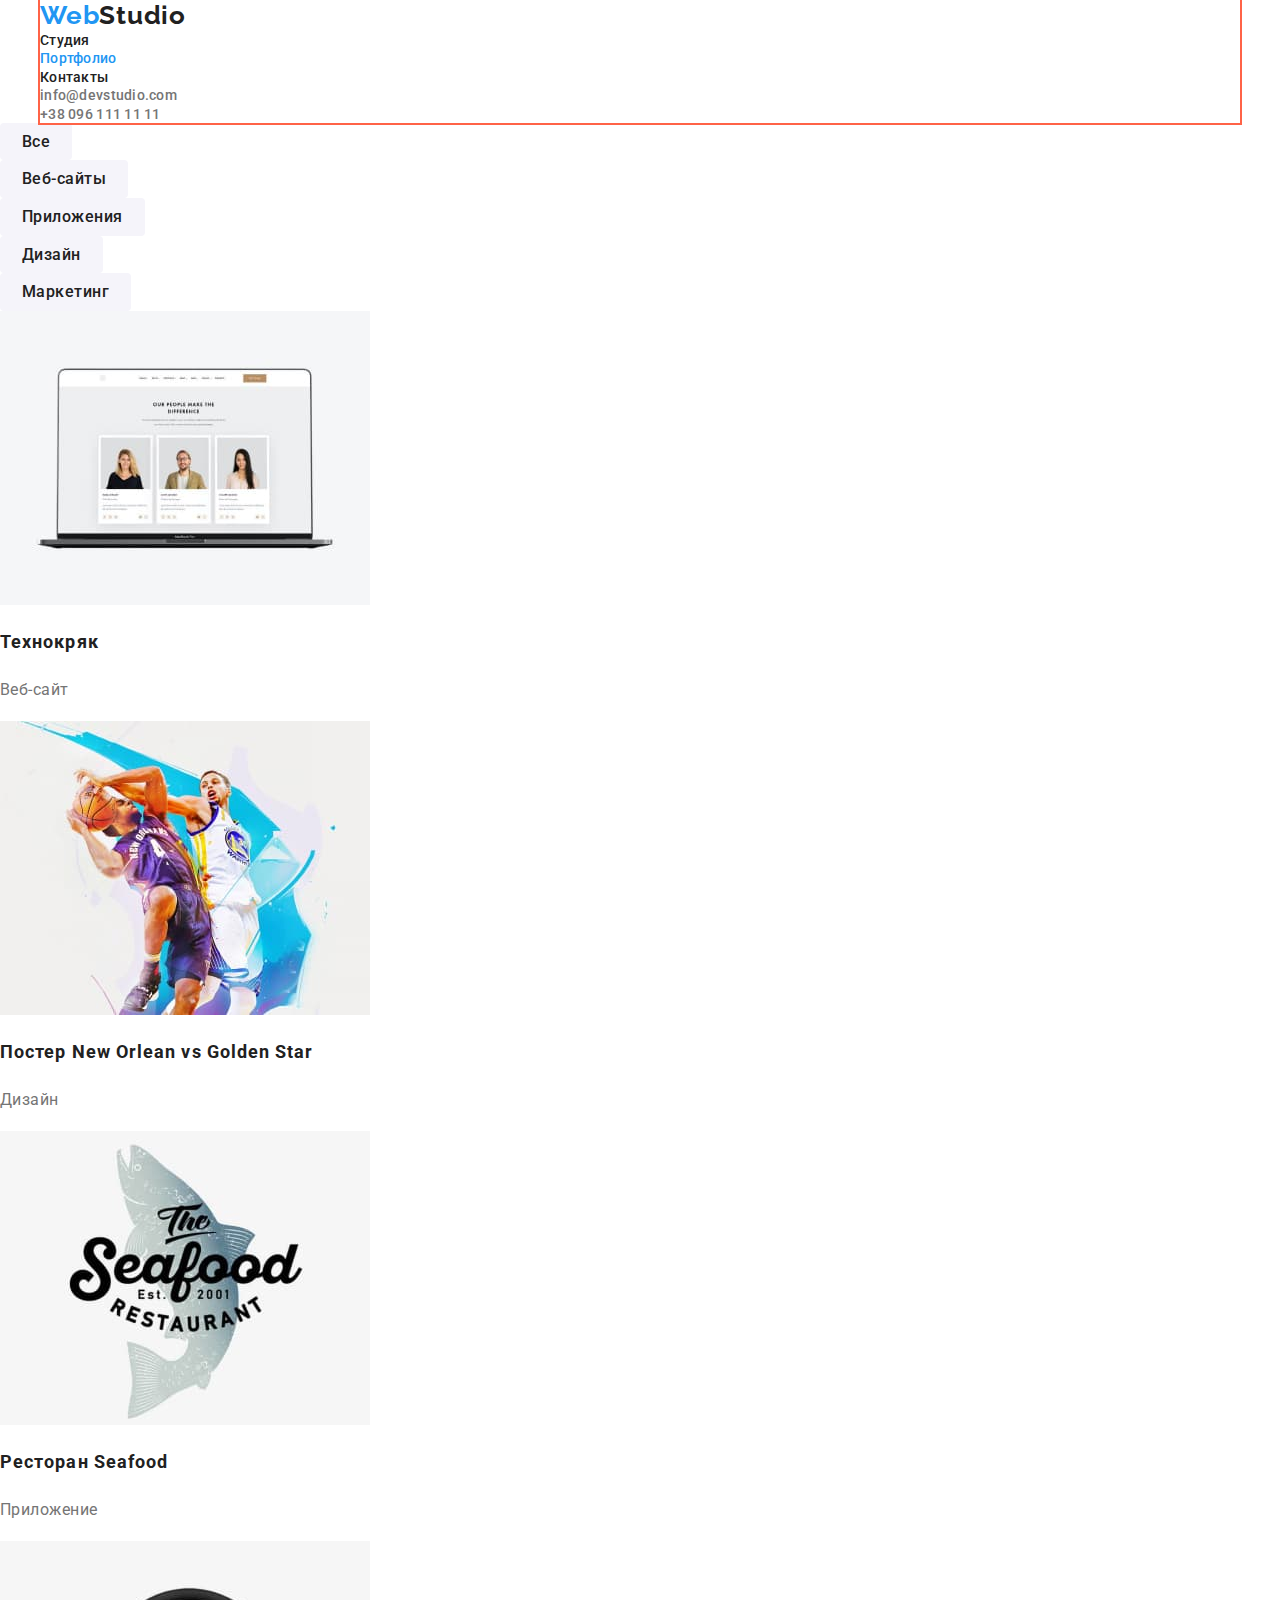
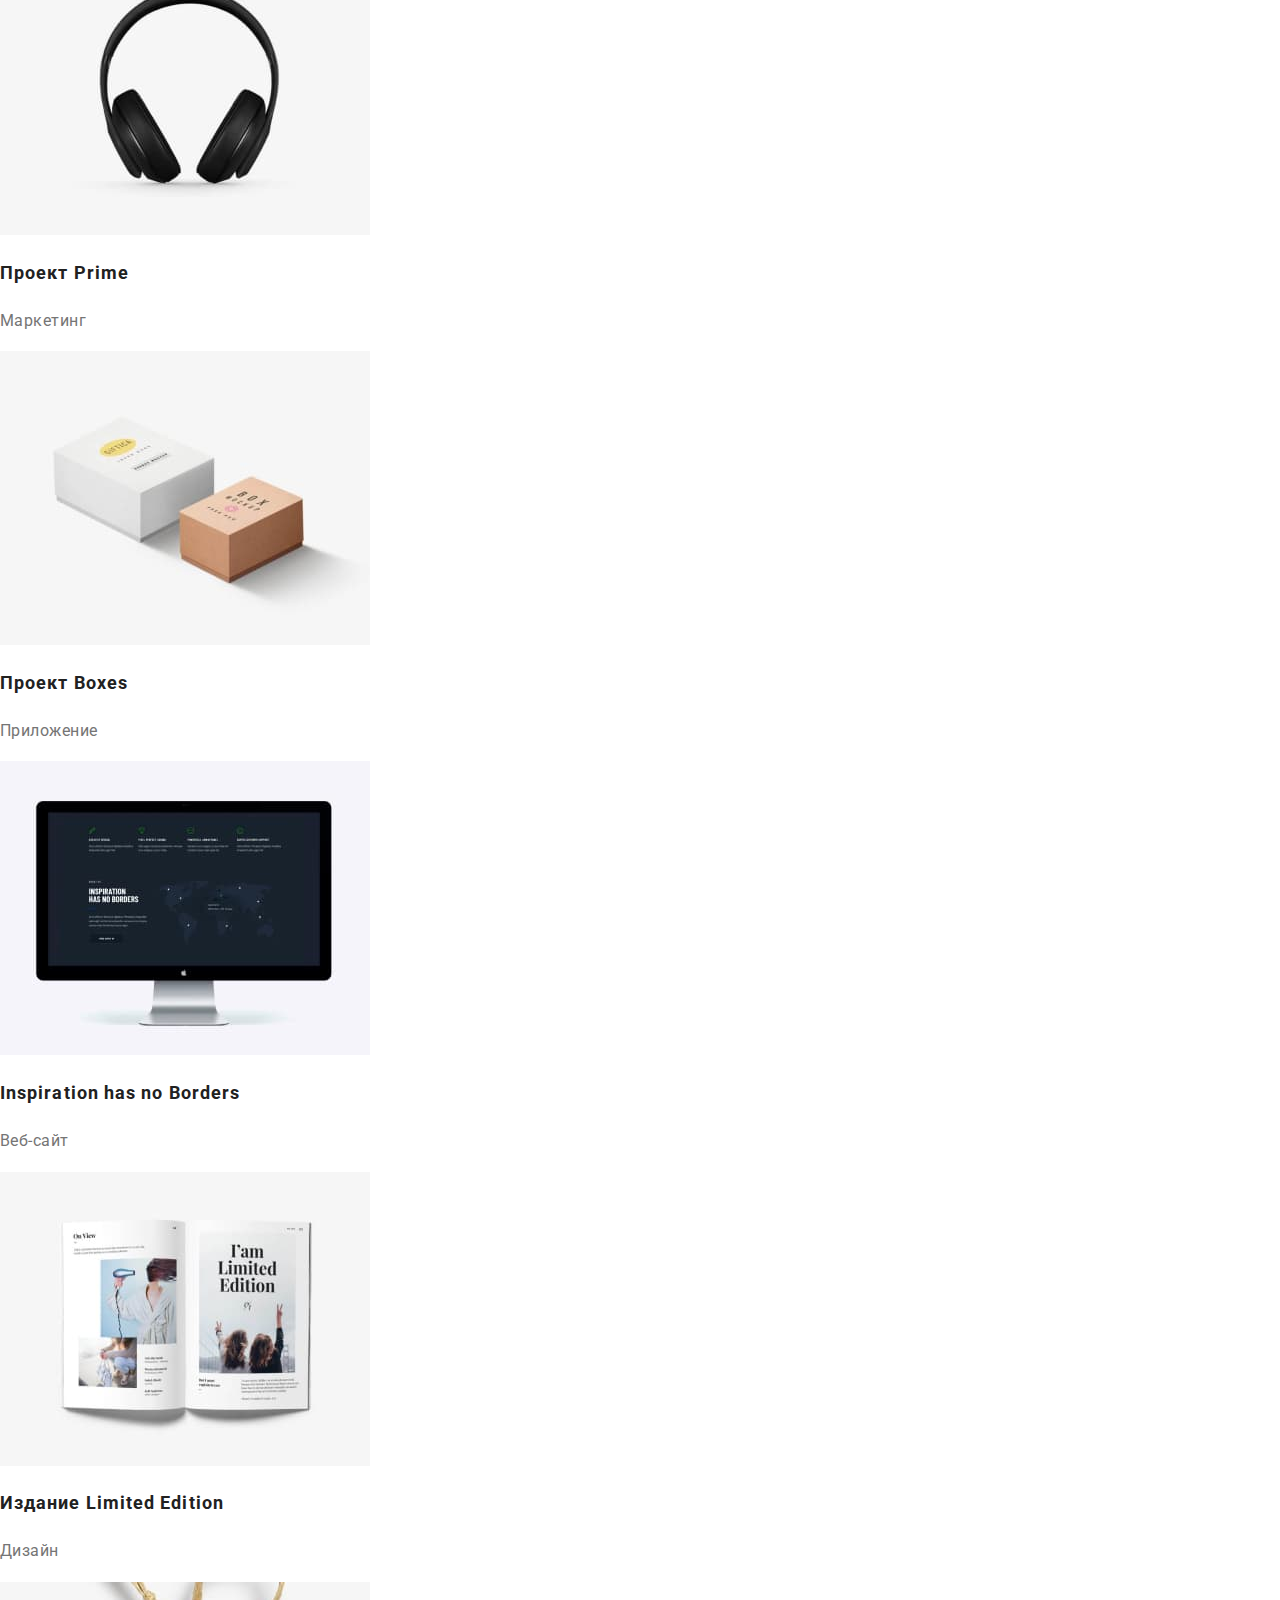
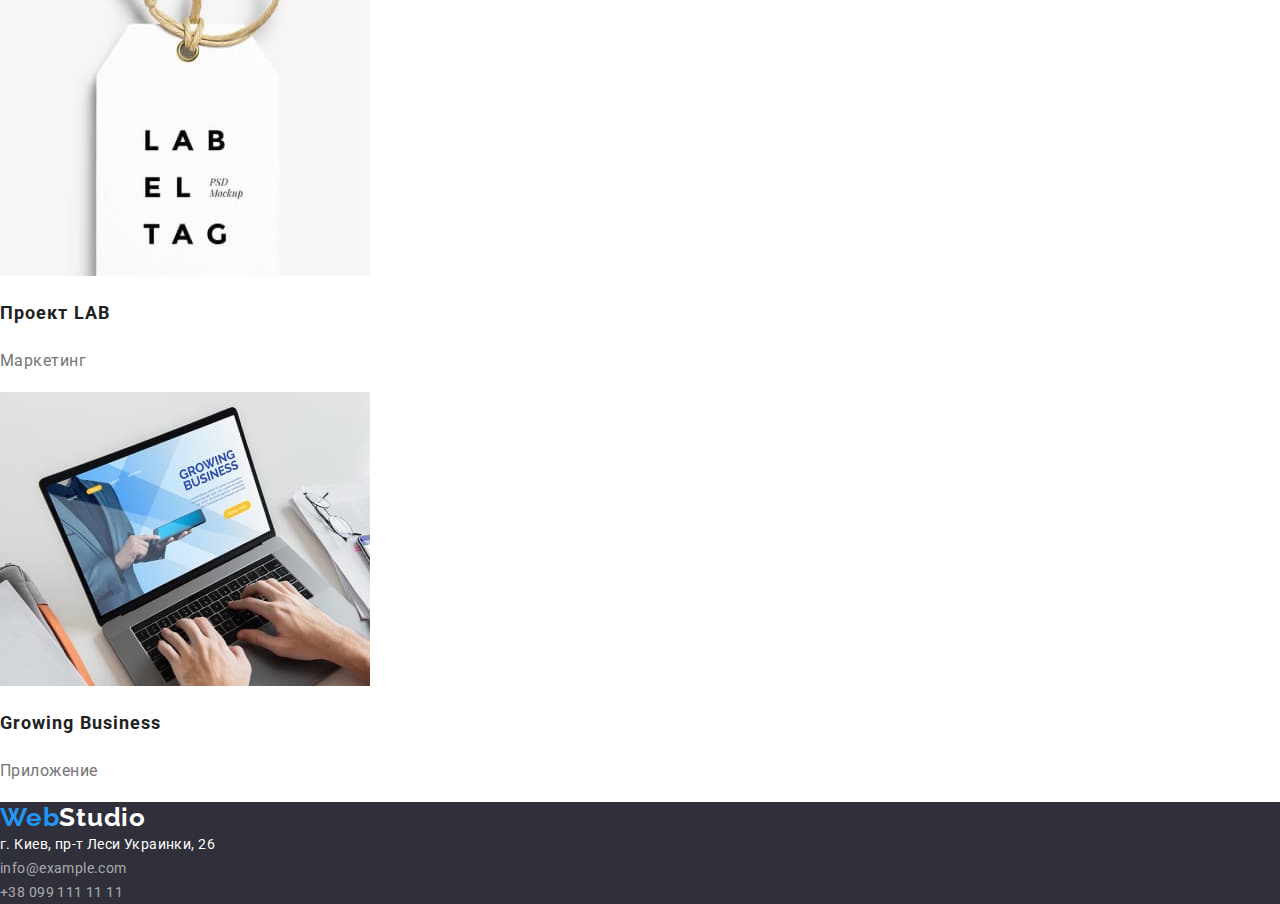
==== portfolio.html @ b5f99d6a "начинает работу с блочной моделью" ====
<!DOCTYPE html>
<html lang="ru">
<head>
    <meta charset="UTF-8">
    <meta http-equiv="X-UA-Compatible" content="IE=edge">
    <meta name="viewport" content="width=device-width, initial-scale=1.0">
    <title>Portfolio</title>
    <link rel="preconnect" href="https://fonts.googleapis.com">
    <link rel="preconnect" href="https://fonts.gstatic.com" crossorigin>
    <link href="https://fonts.googleapis.com/css2?family=Raleway:wght@700&family=Roboto:wght@400;500;700;900&display=swap"
        rel="stylesheet">
    <link rel="stylesheet" href="https://cdnjs.cloudflare.com/ajax/libs/modern-normalize/1.1.0/modern-normalize.min.css">    
    <link rel="stylesheet" href="./css/styles.css">
</head>
<body>
    <header>
        <div class="container">
            <nav>
                <!-- logo -->
                <a class="logo" href="./index.html"> Web<span>Studio</span></a>
                <!-- site-nav -->
                <ul class="site-nav">
                    <li>
                        <a class="link" href="./index.html">Студия</a>
                    </li>
                    <li>
                        <a class="link current" href="./portfolio.html">Портфолио</a>
                    </li>
                    <li>
                        <a class="link" href="">Контакты</a>
                    </li>
                </ul>
            </nav>
            <!-- auth-nav -->
            <ul class="auth-nav">
                <li>
                    <a class="link" href="mailto:info@devstudio.com">info@devstudio.com</a>
                </li>
                <li>
                    <a class="link" href="tel:+380961111111">+38 096 111 11 11</a>
                </li>
            </ul>
        </div>
    </header>


    <main>
        <section>
            <!--Заголовок спрятать-->
            <h1 class="filter-title visually-hidden">Наши проекты</h1>
            <ul class="filter">
                <li><button type="button">Все</button></li>
                <li><button type="button">Веб-сайты</button></li>
                <li><button type="button">Приложения</button></li>
                <li><button type="button">Дизайн</button></li>
                <li><button type="button">Маркетинг</button></li>
            </ul>     
            <ul class="gallery">
                <li>
                    <a href="">
                    <img src="./images/project-1.jpg" alt="Пример страницы сайта" width="370"> 
                    <h2 class="gallery-title">Технокряк</h2>
                    <p>Веб-сайт</p>
                    </a>
                </li>
                <li>
                    <a href="">
                    <img src="./images/project-2.jpg" alt="Два баскетболиста с мячом" width="370">
                    <h2 class="gallery-title">Постер New Orlean vs Golden Star</h2>
                    <p>Дизайн</p>
                    </a>
                </li>
                <li>
                    <a href="">
                    <img src="./images/project-3.jpg" alt="Логотип рыбного ресторана" width="370">
                    <h2 class="gallery-title">Ресторан Seafood</h2>
                    <p>Приложение</p>
                    </a>
                </li>
                <li>
                    <a href="">
                    <img src="./images/project-4.jpg" alt="Наушники" width="370">
                    <h2 class="gallery-title">Проект Prime</h2>
                    <p>Маркетинг</p>
                    </a>
                </li>
                <li>
                    <a href="">
                    <img src="./images/project-5.jpg" alt="Две коробки" width="370">
                    <h2 class="gallery-title">Проект Boxes</h2>
                    <p>Приложение</p>
                    </a>
                </li>
                <li>
                    <a href="">
                    <img src="./images/project-6.jpg" alt="Экран компьютера с примером страницы веб-сайта" width="370">
                    <h2 class="gallery-title">Inspiration has no Borders</h2>
                    <p>Веб-сайт</p>
                    </a>
                </li>
                <li>
                    <a href="">
                    <img src="./images/project-7.jpg" alt="Открытый журнал" width="370">
                    <h2 class="gallery-title">Издание Limited Edition</h2>
                    <p>Дизайн</p>
                    </a>
                </li>
                <li>
                    <a href="">
                    <img src="./images/project-8.jpg" alt="Пример дизайна бирки" width="370">
                    <h2 class="gallery-title">Проект LAB</h2>
                    <p>Маркетинг</p>
                    </a>
                </li>
                <li>
                    <a href="">
                    <img src="./images/project-9.jpg" alt="Руки печатают на клавиатуре ноутбука, в котором открыт веб-сайт" width="370">
                    <h2 class="gallery-title">Growing Business</h2>
                    <p>Приложение</p>
                    </a>
                </li>
            </ul>
        </section>

    </main>

    <!-- Футер -->
    <footer class="footer">
        <a class="logo-footer" href="./index.html">Web<span>Studio</span></a>
        <address>
            <ul class="adress">
                <li><a class="link-adress" href="https://goo.gl/maps/ifKrriMA3QEDocWd7">г. Киев, пр-т Леси Украинки, 26</a>
                    <br /></li>
                <li> <a class="link" href="mailto:info@example.com">info@example.com</a> <br /></li>
                <li> <a class="link" href="tel:+380991111111">+38 099 111 11 11</a> </li>
            </ul>
        </address>
    </footer>
    </body>
    
    </html>
---- css/styles.css ----
/* основной цвет текста color: #212121; */
/* вторичный цвет текста color: #757575; */
/* акцентный цвет текста color: #2196F3; */
/* заголовок color: #FFFFFF; */
/* футер вторичный цвет текста color: rgba(255, 255, 255, 0.6); */
/* бекграунд героя background: #2F303A; */

html {
  box-sizing: border-box;
}
*,
*::before,
*::after {
  box-sizing: inherit;
}

:root {
  --primary-text-color: #757575;
  --secondary-text-color: #212121;
  --accent-color: #2196f3;
  --white-color: #ffffff;
  --footer-secondary-text-color: rgba(255, 255, 255, 0.6);
}

body {
  font-family: "Roboto", "sans-serif";
  color: var(--primary-text-color);
  background-color: var(--white-color);
}
ul {
  list-style: none;
  padding: 0px;
  margin: 0px;
}

.container {
  width: 1200px;
  outline: 2px solid tomato;
  margin-right: auto;
  margin-left: auto;
}

/* logo */
.logo {
  color: var(--accent-color);
  font-family: "Raleway", "sana-serif";

  font-weight: 700;
  font-size: 26px;
  line-height: 1.19;
  letter-spacing: 0.03em;
  text-decoration: none;
}
.logo span {
  color: var(--secondary-text-color);
}
.logo:hover {
  color: var(--secondary-text-color);
}
.logo span:hover {
  color: var(--accent-color);
}

/* site-nav */

.site-nav .link {
  color: var(--secondary-text-color);
  font-weight: 500;
  font-size: 14px;
  line-height: 1.2;
  letter-spacing: 0.02em;
  text-decoration: none;
}
.site-nav .link:hover,
.site-nav .link:focus {
  color: var(--accent-color);
}

.site-nav .link.current {
  color: var(--accent-color);
}

/* auth-nav */
.auth-nav .link {
  color: var(--primary-text-color);
  font-weight: 500;
  font-size: 14px;
  line-height: 1.2;
  letter-spacing: 0.02em;
  text-decoration: none;
}
.auth-nav .link:hover,
.auth-nav .link:focus {
  color: var(--accent-color);
}

/* hero */

.hero {
  background-color: #2f303a;
  text-align: center;
}

.hero {
  margin-bottom: 94px;
}

.hero-title {
  color: var(--white-color);
  font-weight: 900;
  font-size: 44px;
  line-height: 1.36;
  letter-spacing: 0.06em;
  text-transform: uppercase;
}

.hero-title {
  margin-top: 0px;
  margin-bottom: 30px;
  outline: 2px solid tomato;
}

.hero button {
  color: var(--white-color);
  background-color: var(--accent-color);
  font-family: inherit;
  font-weight: 700;
  font-size: 16px;
  line-height: 1.87;
  display: flex;
  align-items: center;
  letter-spacing: 0.06em;
  cursor: pointer;
}

.hero button:hover,
.hero button:focus {
  color: #212121;
}

.hero button {
  border-radius: 4px;
  padding: 10px 32px;
  border: 0px;
  margin-left: auto;
  margin-right: auto;
}

/* заголовки */
.section-title {
  color: var(--secondary-text-color);
  font-weight: 700;
  font-size: 36px;
  line-height: 1.16;
  text-align: center;
  letter-spacing: 0.03em;
}

/* прячем заголовок преимуществ */

.visually-hidden {
  position: absolute;
  width: 1px;
  height: 1px;
  margin: -1px;
  border: 0;
  padding: 0;

  white-space: nowrap;
  clip-path: inset(100%);
  clip: rect(0 0 0 0);
  overflow: hidden;
}

/* преимущества */
.benefits .benefits-title {
  color: var(--secondary-text-color);
  font-weight: 700;
  font-size: 14px;
  line-height: 1.2;
  letter-spacing: 0.03em;
  text-transform: uppercase;
}
.benefits p {
  font-size: 14px;
  line-height: 1.7;
  letter-spacing: 0.03em;
}

.benefits-title {
  margin-top: 0px;
  margin-bottom: 10px;
}

.benefits li > p {
  margin-top: 0;
  margin-bottom: 0;
}

/* чем мы занимаемся */

/* команда */
.section.team {
  background-color: #f5f4fa;
}
.team .team-title {
  color: var(--secondary-text-color);
  font-weight: 500;
  font-size: 16px;
  line-height: 1.18;
  letter-spacing: 0.03em;
}

/* футер */
.footer {
  background-color: #2f303a;
}
/* logo */
.logo-footer {
  color: var(--accent-color);
  font-family: "Raleway", "sans-serif";
  font-weight: 700;
  font-size: 26px;
  line-height: 1.19;
  letter-spacing: 0.03em;
  text-decoration: none;
}
.logo-footer span {
  color: var(--white-color);
}
.logo-footer:hover {
  color: var(--white-color);
}
.logo-footer span:hover {
  color: var(--accent-color);
}

/* adress */

.adress .link-adress {
  color: var(--white-color);
  font-size: 14px;
  line-height: 1.7;
  letter-spacing: 0.03em;
  text-decoration: none;
  font-style: normal;
}
.adress .link-adress:hover,
.adress .link-adress:focus {
  color: var(--accent-color);
}
.adress .link {
  color: var(--footer-secondary-text-color);
  font-size: 14px;
  line-height: 1.7;
  letter-spacing: 0.03em;
  text-decoration: none;
  font-style: normal;
}
.adress .link:hover,
.adress .link:focus {
  color: var(--accent-color);
}

/* css for portfolio.html */
.filter-title {
  color: var(--secondary-text-color);
}

/* filter buttons */
.filter button {
  color: var(--secondary-text-color);
  background-color: #f5f4fa;
  cursor: pointer;
  font-family: inherit;
  font-weight: 500;
  font-size: 16px;
  line-height: 1.6;
  text-align: center;
  letter-spacing: 0.03em;
}
.filter button:hover,
.filter button:focus {
  background-color: var(--accent-color);
  color: var(--white-color);
}
.filter button {
  display: inline-block;
  border-radius: 4px;
  padding: 6px 22px;
  border: 0px;
}

/* gallery */
.gallery > li > a {
  text-decoration: none;
}

.gallery .gallery-title {
  font-weight: 700;
  font-size: 18px;
  line-height: 2;
  letter-spacing: 0.06em;
  color: var(--secondary-text-color);
}

.gallery p {
  font-size: 16px;
  line-height: 1.8;
  letter-spacing: 0.03em;
  color: var(--primary-text-color);
}
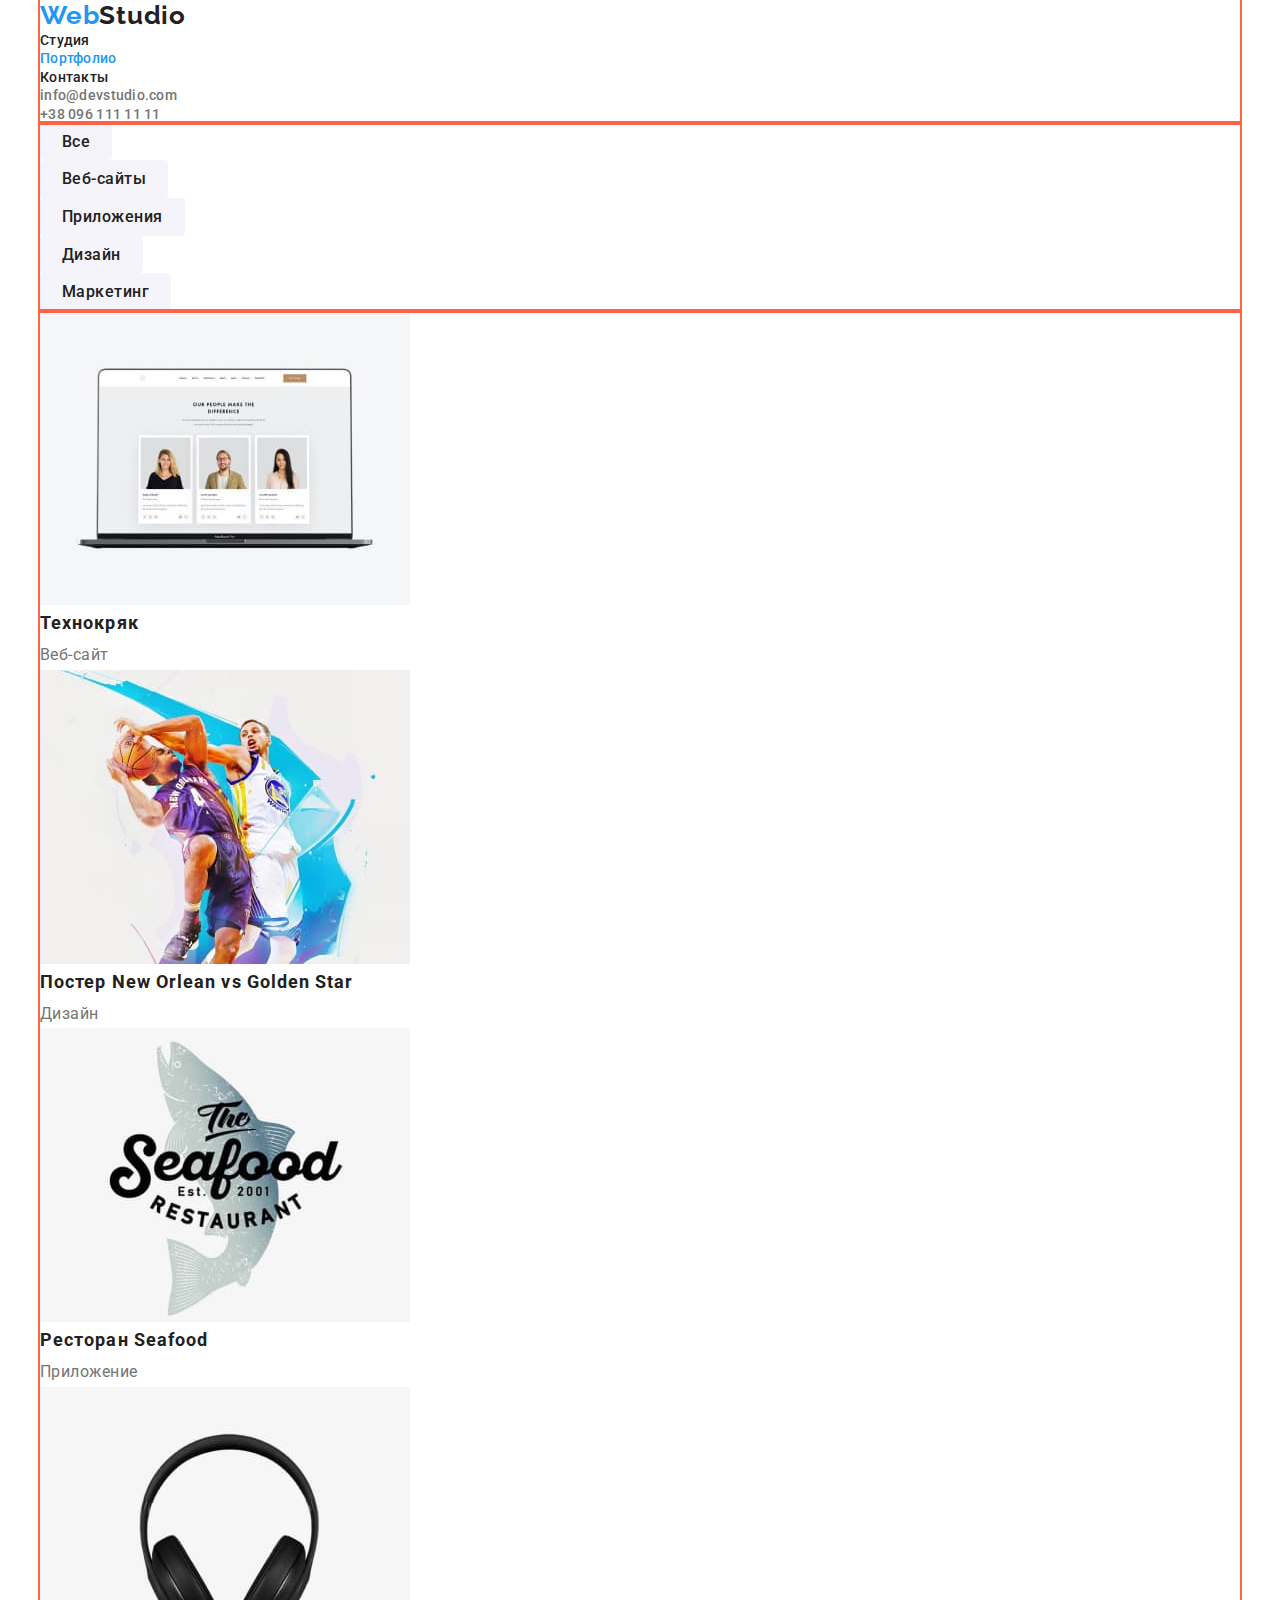
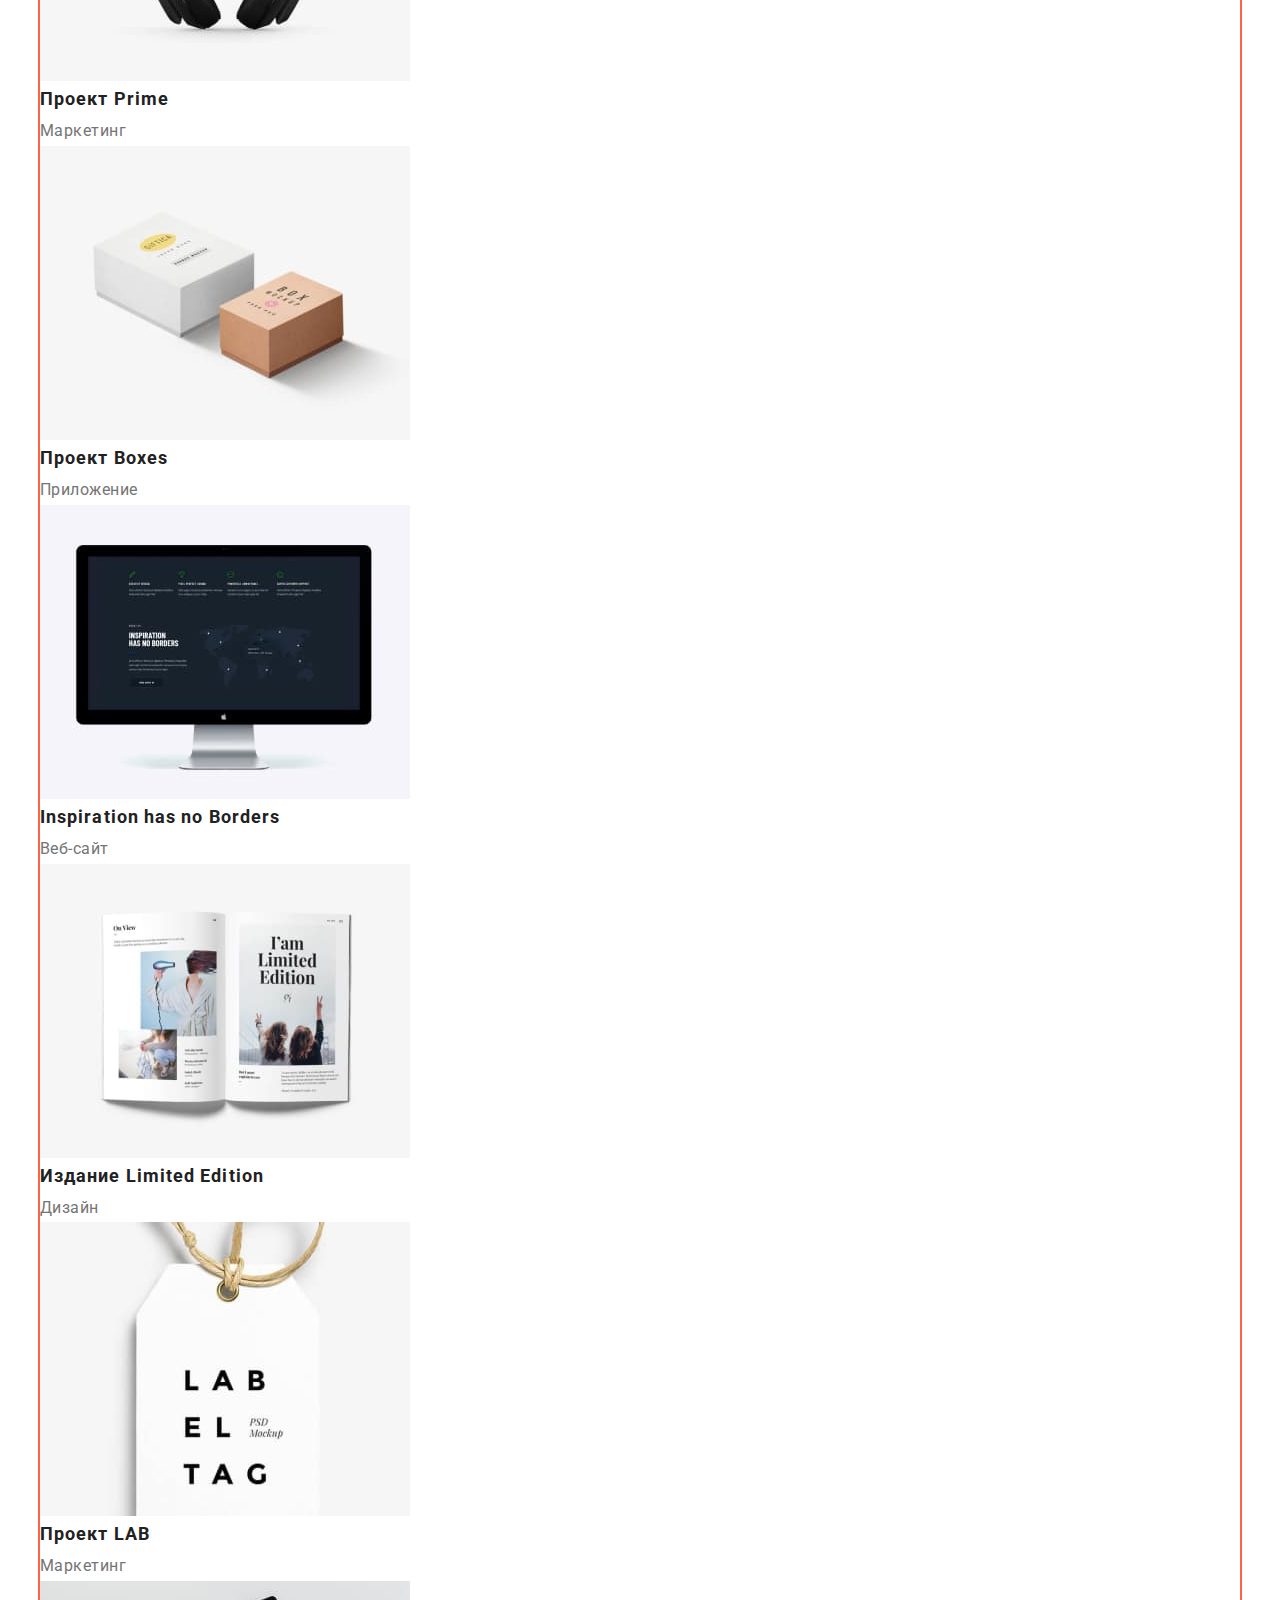
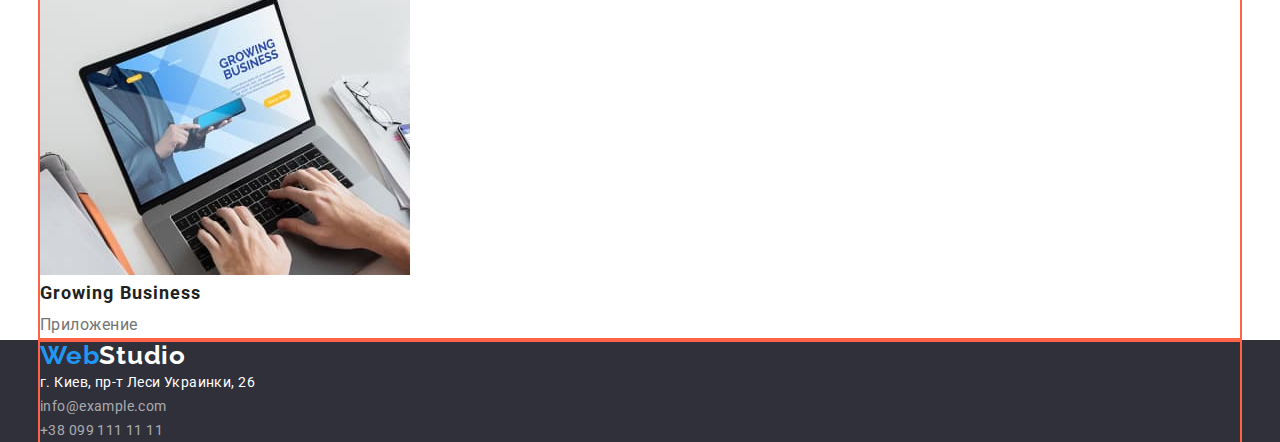
==== commit 1870cb3d: "создает границы контейнера" ====
--- a/portfolio.html
+++ b/portfolio.html
@@ -46,95 +46,103 @@
 
     <main>
         <section>
-            <!--Заголовок спрятать-->
-            <h1 class="filter-title visually-hidden">Наши проекты</h1>
-            <ul class="filter">
-                <li><button type="button">Все</button></li>
-                <li><button type="button">Веб-сайты</button></li>
-                <li><button type="button">Приложения</button></li>
-                <li><button type="button">Дизайн</button></li>
-                <li><button type="button">Маркетинг</button></li>
-            </ul>     
-            <ul class="gallery">
-                <li>
-                    <a href="">
-                    <img src="./images/project-1.jpg" alt="Пример страницы сайта" width="370"> 
-                    <h2 class="gallery-title">Технокряк</h2>
-                    <p>Веб-сайт</p>
-                    </a>
-                </li>
-                <li>
-                    <a href="">
-                    <img src="./images/project-2.jpg" alt="Два баскетболиста с мячом" width="370">
-                    <h2 class="gallery-title">Постер New Orlean vs Golden Star</h2>
-                    <p>Дизайн</p>
-                    </a>
-                </li>
-                <li>
-                    <a href="">
-                    <img src="./images/project-3.jpg" alt="Логотип рыбного ресторана" width="370">
-                    <h2 class="gallery-title">Ресторан Seafood</h2>
-                    <p>Приложение</p>
-                    </a>
-                </li>
-                <li>
-                    <a href="">
-                    <img src="./images/project-4.jpg" alt="Наушники" width="370">
-                    <h2 class="gallery-title">Проект Prime</h2>
-                    <p>Маркетинг</p>
-                    </a>
-                </li>
-                <li>
-                    <a href="">
-                    <img src="./images/project-5.jpg" alt="Две коробки" width="370">
-                    <h2 class="gallery-title">Проект Boxes</h2>
-                    <p>Приложение</p>
-                    </a>
-                </li>
-                <li>
-                    <a href="">
-                    <img src="./images/project-6.jpg" alt="Экран компьютера с примером страницы веб-сайта" width="370">
-                    <h2 class="gallery-title">Inspiration has no Borders</h2>
-                    <p>Веб-сайт</p>
-                    </a>
-                </li>
-                <li>
-                    <a href="">
-                    <img src="./images/project-7.jpg" alt="Открытый журнал" width="370">
-                    <h2 class="gallery-title">Издание Limited Edition</h2>
-                    <p>Дизайн</p>
-                    </a>
-                </li>
-                <li>
-                    <a href="">
-                    <img src="./images/project-8.jpg" alt="Пример дизайна бирки" width="370">
-                    <h2 class="gallery-title">Проект LAB</h2>
-                    <p>Маркетинг</p>
-                    </a>
-                </li>
-                <li>
-                    <a href="">
-                    <img src="./images/project-9.jpg" alt="Руки печатают на клавиатуре ноутбука, в котором открыт веб-сайт" width="370">
-                    <h2 class="gallery-title">Growing Business</h2>
-                    <p>Приложение</p>
-                    </a>
-                </li>
-            </ul>
+            <div class="container">
+                <!--Заголовок спрятать-->
+                <h1 class="filter-title visually-hidden">Наши проекты</h1>
+                <ul class="filter">
+                    <li><button type="button">Все</button></li>
+                    <li><button type="button">Веб-сайты</button></li>
+                    <li><button type="button">Приложения</button></li>
+                    <li><button type="button">Дизайн</button></li>
+                    <li><button type="button">Маркетинг</button></li>
+                </ul>
+            </div>   
+            <div class="container">
+                <ul class="gallery">
+                    <li>
+                        <a href="">
+                            <img src="./images/project-1.jpg" alt="Пример страницы сайта" width="370">
+                            <h2 class="gallery-title">Технокряк</h2>
+                            <p>Веб-сайт</p>
+                        </a>
+                    </li>
+                    <li>
+                        <a href="">
+                            <img src="./images/project-2.jpg" alt="Два баскетболиста с мячом" width="370">
+                            <h2 class="gallery-title">Постер New Orlean vs Golden Star</h2>
+                            <p>Дизайн</p>
+                        </a>
+                    </li>
+                    <li>
+                        <a href="">
+                            <img src="./images/project-3.jpg" alt="Логотип рыбного ресторана" width="370">
+                            <h2 class="gallery-title">Ресторан Seafood</h2>
+                            <p>Приложение</p>
+                        </a>
+                    </li>
+                    <li>
+                        <a href="">
+                            <img src="./images/project-4.jpg" alt="Наушники" width="370">
+                            <h2 class="gallery-title">Проект Prime</h2>
+                            <p>Маркетинг</p>
+                        </a>
+                    </li>
+                    <li>
+                        <a href="">
+                            <img src="./images/project-5.jpg" alt="Две коробки" width="370">
+                            <h2 class="gallery-title">Проект Boxes</h2>
+                            <p>Приложение</p>
+                        </a>
+                    </li>
+                    <li>
+                        <a href="">
+                            <img src="./images/project-6.jpg" alt="Экран компьютера с примером страницы веб-сайта" width="370">
+                            <h2 class="gallery-title">Inspiration has no Borders</h2>
+                            <p>Веб-сайт</p>
+                        </a>
+                    </li>
+                    <li>
+                        <a href="">
+                            <img src="./images/project-7.jpg" alt="Открытый журнал" width="370">
+                            <h2 class="gallery-title">Издание Limited Edition</h2>
+                            <p>Дизайн</p>
+                        </a>
+                    </li>
+                    <li>
+                        <a href="">
+                            <img src="./images/project-8.jpg" alt="Пример дизайна бирки" width="370">
+                            <h2 class="gallery-title">Проект LAB</h2>
+                            <p>Маркетинг</p>
+                        </a>
+                    </li>
+                    <li>
+                        <a href="">
+                            <img src="./images/project-9.jpg" alt="Руки печатают на клавиатуре ноутбука, в котором открыт веб-сайт"
+                                width="370">
+                            <h2 class="gallery-title">Growing Business</h2>
+                            <p>Приложение</p>
+                        </a>
+                    </li>
+                </ul>
+            </div>
         </section>
 
     </main>
 
     <!-- Футер -->
     <footer class="footer">
-        <a class="logo-footer" href="./index.html">Web<span>Studio</span></a>
-        <address>
-            <ul class="adress">
-                <li><a class="link-adress" href="https://goo.gl/maps/ifKrriMA3QEDocWd7">г. Киев, пр-т Леси Украинки, 26</a>
-                    <br /></li>
-                <li> <a class="link" href="mailto:info@example.com">info@example.com</a> <br /></li>
-                <li> <a class="link" href="tel:+380991111111">+38 099 111 11 11</a> </li>
-            </ul>
-        </address>
+       <div class="container">
+            <a class="logo-footer" href="./index.html">Web<span>Studio</span></a>
+            <address>
+                <ul class="adress">
+                    <li><a class="link-adress" href="https://goo.gl/maps/ifKrriMA3QEDocWd7">г. Киев, пр-т Леси Украинки, 26</a>
+                        <br />
+                    </li>
+                    <li> <a class="link" href="mailto:info@example.com">info@example.com</a> <br /></li>
+                    <li> <a class="link" href="tel:+380991111111">+38 099 111 11 11</a> </li>
+                </ul>
+            </address>
+       </div>
     </footer>
     </body>
     
--- a/css/styles.css
+++ b/css/styles.css
@@ -26,7 +26,15 @@
   font-family: "Roboto", "sans-serif";
   color: var(--primary-text-color);
   background-color: var(--white-color);
-}
+  margin: 0;
+}
+
+/* сбросы */
+
+a {
+  text-decoration: none;
+}
+
 ul {
   list-style: none;
   padding: 0px;
@@ -40,120 +48,18 @@
   margin-left: auto;
 }
 
-/* logo */
-.logo {
-  color: var(--accent-color);
-  font-family: "Raleway", "sana-serif";
-
-  font-weight: 700;
-  font-size: 26px;
-  line-height: 1.19;
-  letter-spacing: 0.03em;
-  text-decoration: none;
-}
-.logo span {
-  color: var(--secondary-text-color);
-}
-.logo:hover {
-  color: var(--secondary-text-color);
-}
-.logo span:hover {
-  color: var(--accent-color);
-}
-
-/* site-nav */
-
-.site-nav .link {
-  color: var(--secondary-text-color);
-  font-weight: 500;
-  font-size: 14px;
-  line-height: 1.2;
-  letter-spacing: 0.02em;
-  text-decoration: none;
-}
-.site-nav .link:hover,
-.site-nav .link:focus {
-  color: var(--accent-color);
-}
-
-.site-nav .link.current {
-  color: var(--accent-color);
-}
-
-/* auth-nav */
-.auth-nav .link {
-  color: var(--primary-text-color);
-  font-weight: 500;
-  font-size: 14px;
-  line-height: 1.2;
-  letter-spacing: 0.02em;
-  text-decoration: none;
-}
-.auth-nav .link:hover,
-.auth-nav .link:focus {
-  color: var(--accent-color);
-}
-
-/* hero */
-
-.hero {
-  background-color: #2f303a;
-  text-align: center;
-}
-
-.hero {
-  margin-bottom: 94px;
-}
-
-.hero-title {
-  color: var(--white-color);
-  font-weight: 900;
-  font-size: 44px;
-  line-height: 1.36;
-  letter-spacing: 0.06em;
-  text-transform: uppercase;
-}
-
-.hero-title {
-  margin-top: 0px;
-  margin-bottom: 30px;
-  outline: 2px solid tomato;
-}
-
-.hero button {
-  color: var(--white-color);
-  background-color: var(--accent-color);
-  font-family: inherit;
-  font-weight: 700;
-  font-size: 16px;
-  line-height: 1.87;
-  display: flex;
-  align-items: center;
-  letter-spacing: 0.06em;
-  cursor: pointer;
-}
-
-.hero button:hover,
-.hero button:focus {
-  color: #212121;
-}
-
-.hero button {
-  border-radius: 4px;
-  padding: 10px 32px;
-  border: 0px;
-  margin-left: auto;
-  margin-right: auto;
-}
-
-/* заголовки */
-.section-title {
-  color: var(--secondary-text-color);
-  font-weight: 700;
-  font-size: 36px;
-  line-height: 1.16;
-  text-align: center;
-  letter-spacing: 0.03em;
+h1,
+h2,
+h3,
+h4,
+h5,
+h6,
+p {
+  margin: 0;
+}
+
+img {
+  display: block;
 }
 
 /* прячем заголовок преимуществ */
@@ -172,7 +78,120 @@
   overflow: hidden;
 }
 
+/* заголовки */
+
+.section-title {
+  color: var(--secondary-text-color);
+  font-weight: 700;
+  font-size: 36px;
+  line-height: 1.16;
+  text-align: center;
+  letter-spacing: 0.03em;
+}
+
+/* logo */
+.logo {
+  color: var(--accent-color);
+  font-family: "Raleway", "sana-serif";
+
+  font-weight: 700;
+  font-size: 26px;
+  line-height: 1.19;
+  letter-spacing: 0.03em;
+  text-decoration: none;
+}
+
+.logo span {
+  color: var(--secondary-text-color);
+}
+.logo:hover {
+  color: var(--secondary-text-color);
+}
+.logo span:hover {
+  color: var(--accent-color);
+}
+
+/* site-nav */
+
+.site-nav .link {
+  color: var(--secondary-text-color);
+  font-weight: 500;
+  font-size: 14px;
+  line-height: 1.2;
+  letter-spacing: 0.02em;
+  text-decoration: none;
+}
+.site-nav .link:hover,
+.site-nav .link:focus {
+  color: var(--accent-color);
+}
+
+.site-nav .link.current {
+  color: var(--accent-color);
+}
+
+/* auth-nav */
+
+.auth-nav .link {
+  color: var(--primary-text-color);
+  font-weight: 500;
+  font-size: 14px;
+  line-height: 1.2;
+  letter-spacing: 0.02em;
+  text-decoration: none;
+}
+.auth-nav .link:hover,
+.auth-nav .link:focus {
+  color: var(--accent-color);
+}
+
+/* hero */
+
+.hero {
+  background-color: #2f303a;
+  text-align: center;
+}
+
+.hero-title {
+  color: var(--white-color);
+  font-weight: 900;
+  font-size: 44px;
+  line-height: 1.36;
+  letter-spacing: 0.06em;
+  text-transform: uppercase;
+}
+
+.hero-title {
+  margin-top: 0px;
+  margin-bottom: 30px;
+  outline: 2px solid tomato;
+}
+
+.hero button {
+  color: var(--white-color);
+  background-color: var(--accent-color);
+  font-family: inherit;
+  font-weight: 700;
+  font-size: 16px;
+  line-height: 1.87;
+  display: flex;
+  align-items: center;
+  letter-spacing: 0.06em;
+  cursor: pointer;
+  border-radius: 4px;
+  padding: 10px 32px;
+  border: 0px;
+  margin-left: auto;
+  margin-right: auto;
+}
+
+.hero button:hover,
+.hero button:focus {
+  color: #212121;
+}
+
 /* преимущества */
+
 .benefits .benefits-title {
   color: var(--secondary-text-color);
   font-weight: 700;
@@ -187,19 +206,10 @@
   letter-spacing: 0.03em;
 }
 
-.benefits-title {
-  margin-top: 0px;
-  margin-bottom: 10px;
-}
-
-.benefits li > p {
-  margin-top: 0;
-  margin-bottom: 0;
-}
-
 /* чем мы занимаемся */
 
 /* команда */
+
 .section.team {
   background-color: #f5f4fa;
 }
@@ -212,10 +222,13 @@
 }
 
 /* футер */
+
 .footer {
   background-color: #2f303a;
 }
-/* logo */
+
+/* logo футера*/
+
 .logo-footer {
   color: var(--accent-color);
   font-family: "Raleway", "sans-serif";
@@ -263,11 +276,13 @@
 }
 
 /* css for portfolio.html */
+
 .filter-title {
   color: var(--secondary-text-color);
 }
 
 /* filter buttons */
+
 .filter button {
   color: var(--secondary-text-color);
   background-color: #f5f4fa;
@@ -278,23 +293,18 @@
   line-height: 1.6;
   text-align: center;
   letter-spacing: 0.03em;
-}
-.filter button:hover,
-.filter button:focus {
-  background-color: var(--accent-color);
-  color: var(--white-color);
-}
-.filter button {
   display: inline-block;
   border-radius: 4px;
   padding: 6px 22px;
   border: 0px;
 }
-
-/* gallery */
-.gallery > li > a {
-  text-decoration: none;
-}
+.filter button:hover,
+.filter button:focus {
+  background-color: var(--accent-color);
+  color: var(--white-color);
+}
+
+/* галерея */
 
 .gallery .gallery-title {
   font-weight: 700;
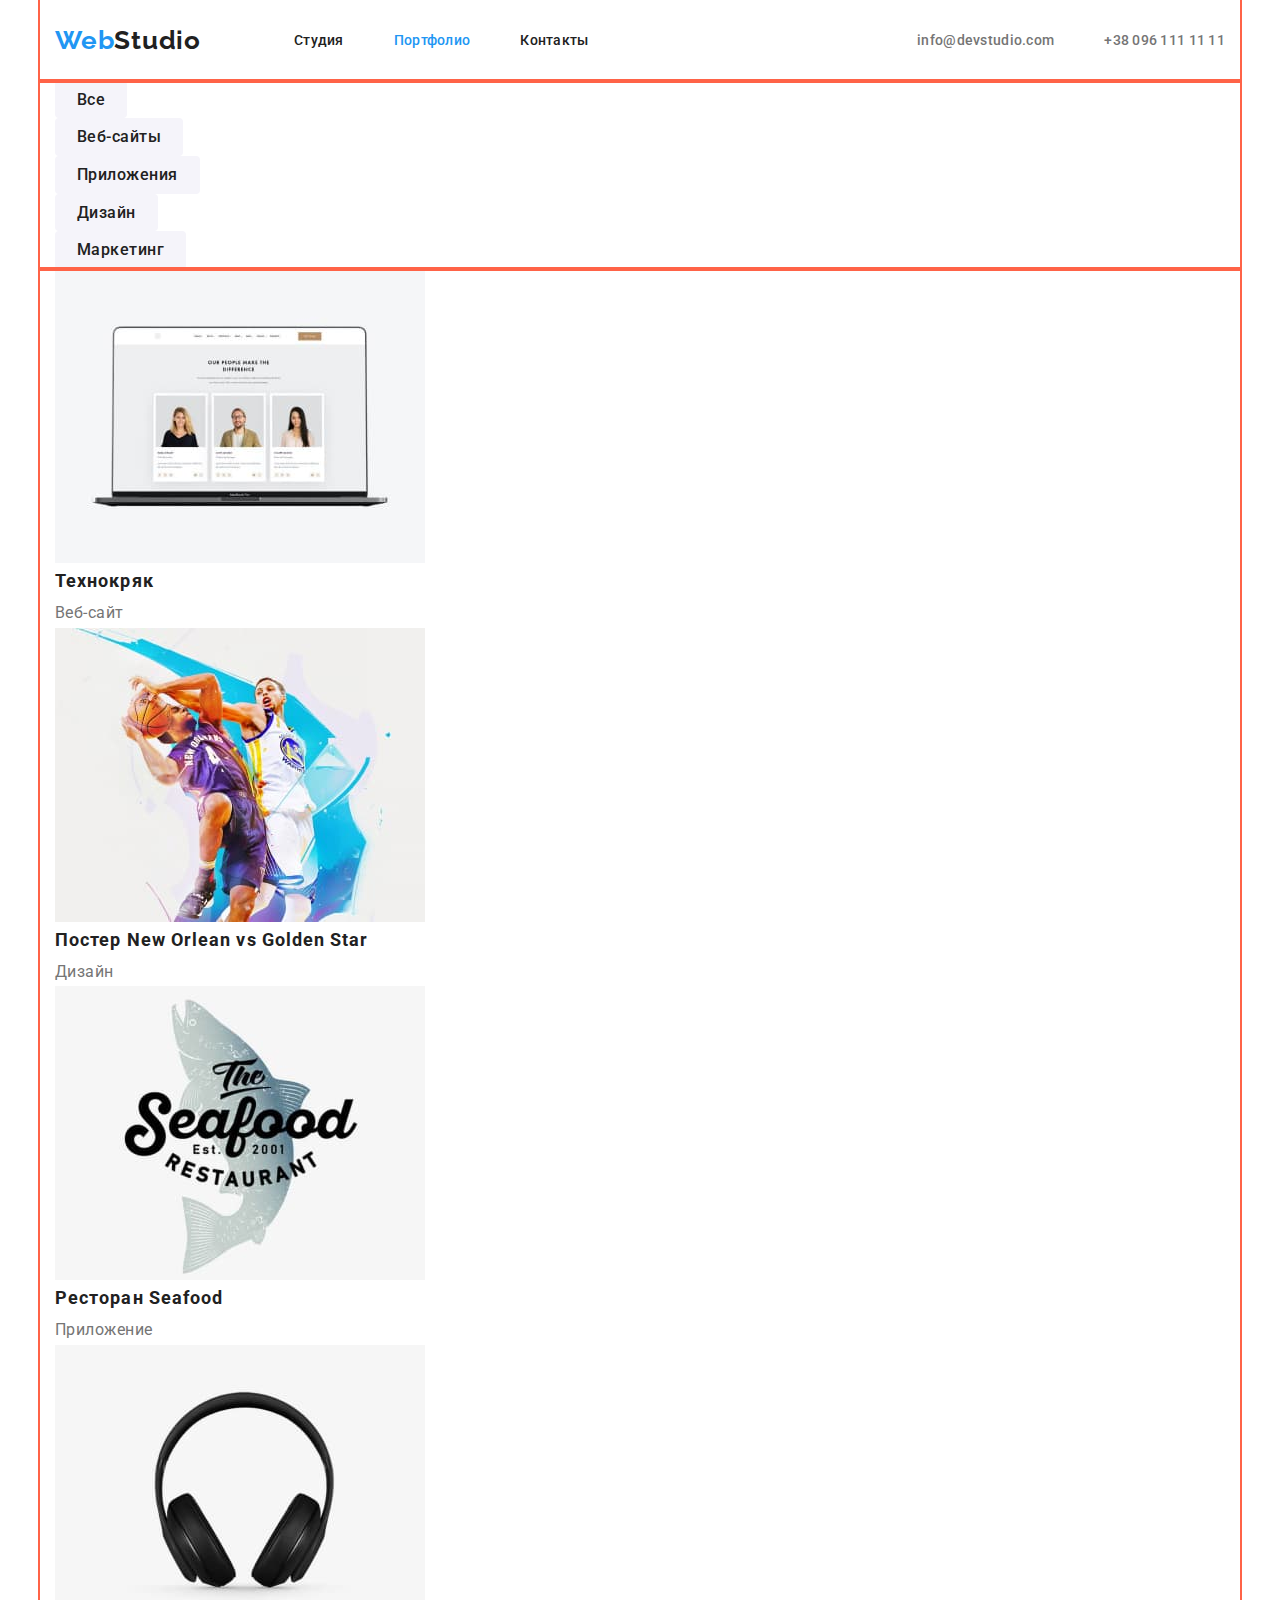
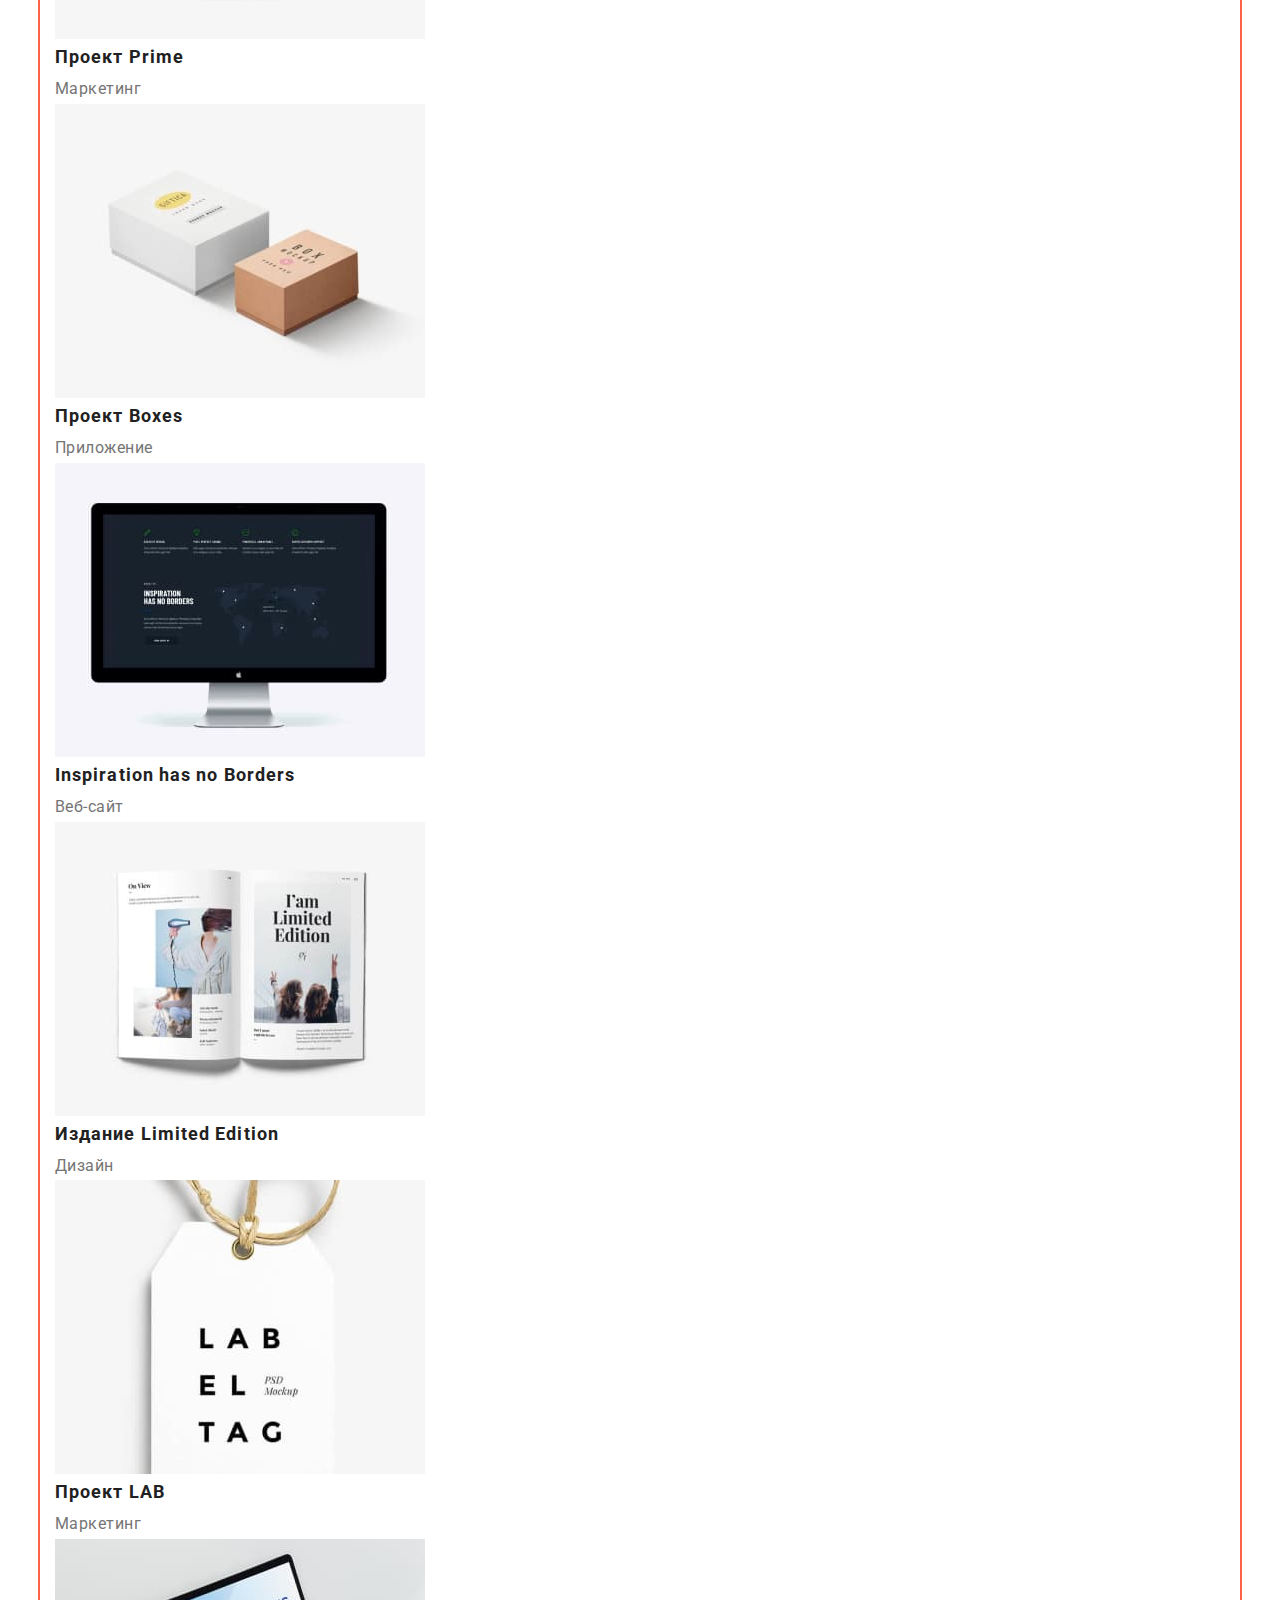
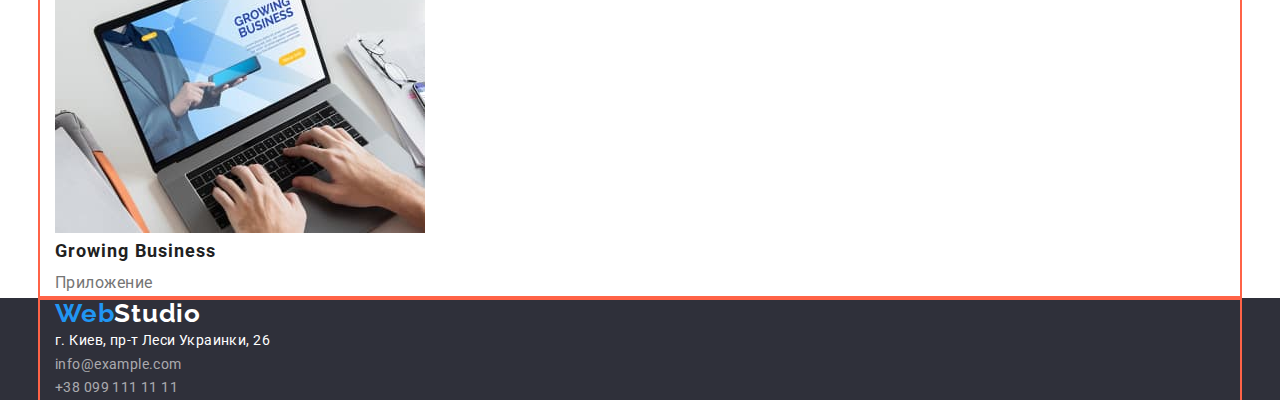
==== commit 0aef7cdb: "заканчивает хедер" ====
--- a/portfolio.html
+++ b/portfolio.html
@@ -14,8 +14,8 @@
 </head>
 <body>
     <header>
-        <div class="container">
-            <nav>
+        <div class="container flex-nav">
+            <nav class="main-nav">
                 <!-- logo -->
                 <a class="logo" href="./index.html"> Web<span>Studio</span></a>
                 <!-- site-nav -->
--- a/css/styles.css
+++ b/css/styles.css
@@ -46,6 +46,8 @@
   outline: 2px solid tomato;
   margin-right: auto;
   margin-left: auto;
+  padding-left: 15px;
+  padding-right: 15px;
 }
 
 h1,
@@ -99,6 +101,8 @@
   line-height: 1.19;
   letter-spacing: 0.03em;
   text-decoration: none;
+
+  margin-right: 93px;
 }
 
 .logo span {
@@ -112,6 +116,10 @@
 }
 
 /* site-nav */
+.main-nav {
+  display: flex;
+  align-items: center;
+}
 
 .site-nav .link {
   color: var(--secondary-text-color);
@@ -120,6 +128,9 @@
   line-height: 1.2;
   letter-spacing: 0.02em;
   text-decoration: none;
+  display: block;
+  padding-top: 32px;
+  padding-bottom: 32px;
 }
 .site-nav .link:hover,
 .site-nav .link:focus {
@@ -128,6 +139,14 @@
 
 .site-nav .link.current {
   color: var(--accent-color);
+}
+
+.site-nav {
+  display: flex;
+}
+
+.site-nav li:not(:last-child) {
+margin-right: 50px;
 }
 
 /* auth-nav */
@@ -139,12 +158,26 @@
   line-height: 1.2;
   letter-spacing: 0.02em;
   text-decoration: none;
+  display: block;
 }
 .auth-nav .link:hover,
 .auth-nav .link:focus {
   color: var(--accent-color);
 }
 
+.auth-nav {
+  display: flex;
+  margin-left: auto;
+}
+
+.auth-nav li+li {
+  margin-left: 50px;
+}
+
+.flex-nav{
+  display: flex;
+  align-items: center;
+}
 /* hero */
 
 .hero {
@@ -164,7 +197,6 @@
 .hero-title {
   margin-top: 0px;
   margin-bottom: 30px;
-  outline: 2px solid tomato;
 }
 
 .hero button {
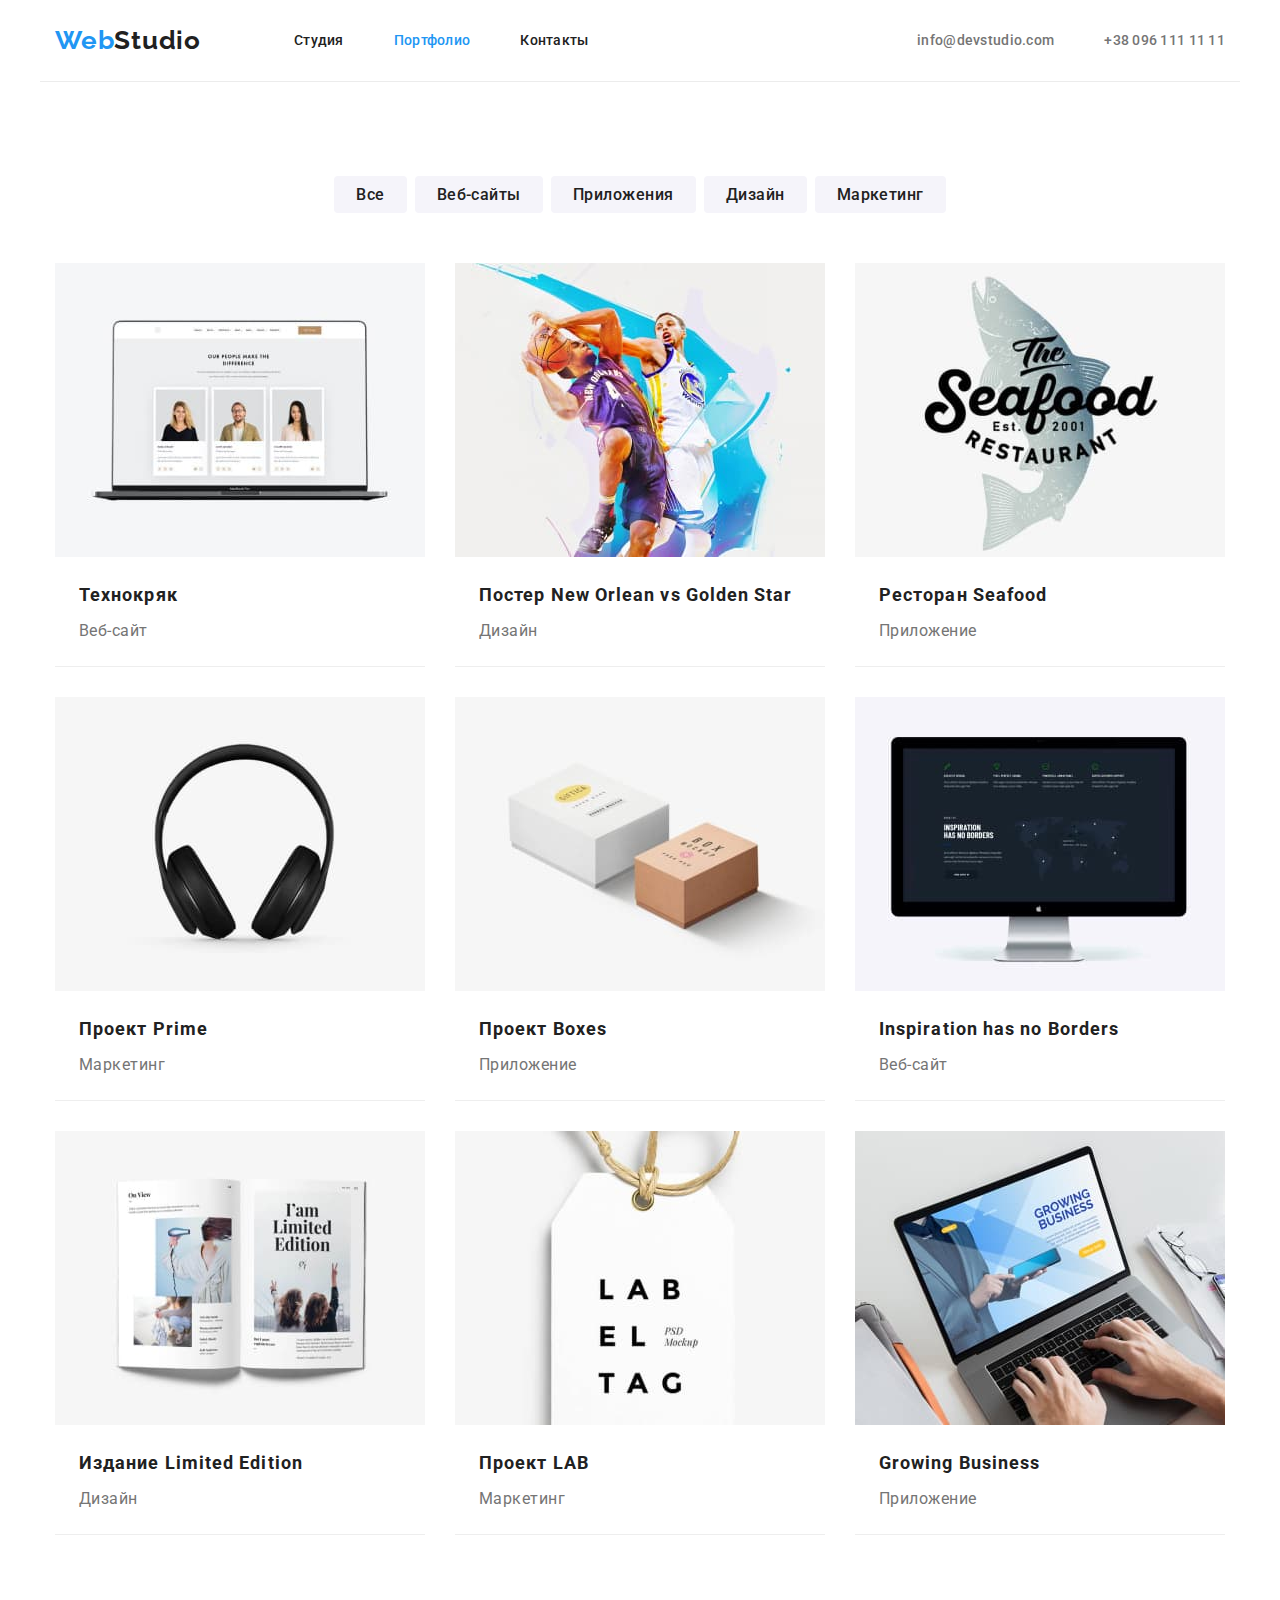
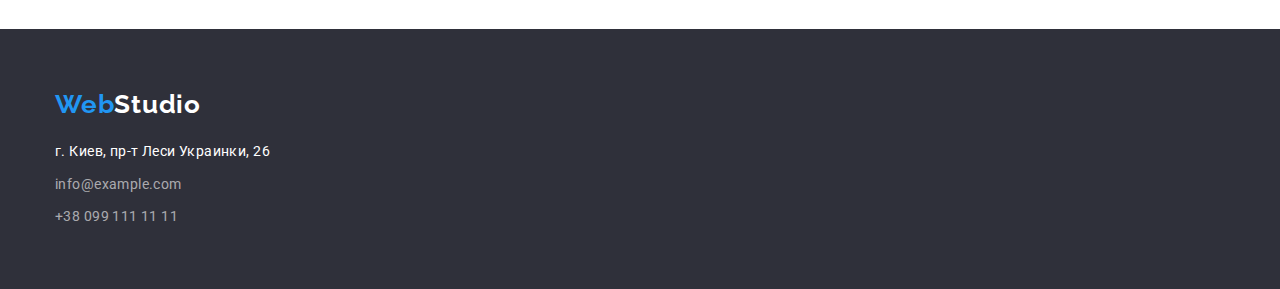
==== commit 12372eb5: "заканчивает блочную модель/флексбокс" ====
--- a/portfolio.html
+++ b/portfolio.html
@@ -45,8 +45,8 @@
 
 
     <main>
-        <section>
-            <div class="container">
+        <section class="section">
+            <div class="container button-bar">
                 <!--Заголовок спрятать-->
                 <h1 class="filter-title visually-hidden">Наши проекты</h1>
                 <ul class="filter">
--- a/css/styles.css
+++ b/css/styles.css
@@ -29,7 +29,7 @@
   margin: 0;
 }
 
-/* сбросы */
+/* global */
 
 a {
   text-decoration: none;
@@ -43,11 +43,11 @@
 
 .container {
   width: 1200px;
-  outline: 2px solid tomato;
   margin-right: auto;
   margin-left: auto;
   padding-left: 15px;
   padding-right: 15px;
+  /* outline: 2px solid tomato; */
 }
 
 h1,
@@ -64,6 +64,11 @@
   display: block;
 }
 
+.section {
+  padding-top: 94px;
+  padding-bottom: 94px;
+}
+
 /* прячем заголовок преимуществ */
 
 .visually-hidden {
@@ -149,6 +154,12 @@
 margin-right: 50px;
 }
 
+.flex-nav{
+  display: flex;
+  align-items: center;
+  border-bottom: 1px solid #ECECEC;
+}
+
 /* auth-nav */
 
 .auth-nav .link {
@@ -174,15 +185,16 @@
   margin-left: 50px;
 }
 
-.flex-nav{
-  display: flex;
-  align-items: center;
-}
+
 /* hero */
 
 .hero {
   background-color: #2f303a;
   text-align: center;
+  padding-top: 200px;
+  padding-bottom: 200px;
+  padding-right: 452px;
+  padding-left: 452px;
 }
 
 .hero-title {
@@ -192,12 +204,15 @@
   line-height: 1.36;
   letter-spacing: 0.06em;
   text-transform: uppercase;
-}
-
-.hero-title {
-  margin-top: 0px;
+
+  max-width: 696px;
+
+  margin-top: 0;
   margin-bottom: 30px;
-}
+  margin-left: auto;
+  margin-right: auto;
+}
+
 
 .hero button {
   color: var(--white-color);
@@ -224,6 +239,18 @@
 
 /* преимущества */
 
+.benefits {
+  display: flex;
+}
+
+.benefits-item:not(:last-child) {
+  margin-right: 30px;
+}
+
+.benefits-item {
+  width: calc((100% - 90px) / 4);
+}
+
 .benefits .benefits-title {
   color: var(--secondary-text-color);
   font-weight: 700;
@@ -231,6 +258,8 @@
   line-height: 1.2;
   letter-spacing: 0.03em;
   text-transform: uppercase;
+
+  margin-bottom: 10px;
 }
 .benefits p {
   font-size: 14px;
@@ -239,24 +268,69 @@
 }
 
 /* чем мы занимаемся */
+
+.section.we {
+  padding-top: 0;
+}
+
+.section-title.we {
+  margin-bottom: 50px;
+}
+
+.we-list {
+  display: flex;
+}
+
+.we-list li:not(:last-child) {
+  margin-right: 30px;
+}
 
 /* команда */
 
 .section.team {
   background-color: #f5f4fa;
 }
-.team .team-title {
+
+.section-title.team {
+  margin-bottom: 50px;
+}
+
+.team-list .team-title {
   color: var(--secondary-text-color);
   font-weight: 500;
   font-size: 16px;
   line-height: 1.18;
   letter-spacing: 0.03em;
+  margin-bottom: 10px;
+}
+
+.team-list {
+  display: flex;
+}
+
+.team-list li:not(:last-child) {
+  margin-right: 30px;
+}
+
+.team-list li img {
+  margin-bottom: 30px;
+}
+
+.team-list li {
+  background-color: #fff;
+  text-align: center;
+}
+
+.team-list li p {
+  padding-bottom: 30px;
 }
 
 /* футер */
 
 .footer {
   background-color: #2f303a;
+  padding-top: 60px;
+  padding-bottom: 60px;
 }
 
 /* logo футера*/
@@ -269,6 +343,8 @@
   line-height: 1.19;
   letter-spacing: 0.03em;
   text-decoration: none;
+  display: block;
+  margin-bottom: 20px;
 }
 .logo-footer span {
   color: var(--white-color);
@@ -281,6 +357,10 @@
 }
 
 /* adress */
+
+.adress li:not(:last-child) {
+  margin-bottom: 9px;
+}
 
 .adress .link-adress {
   color: var(--white-color);
@@ -307,13 +387,31 @@
   color: var(--accent-color);
 }
 
-/* css for portfolio.html */
+
+
+
+/* CSS FOR PORTFOLIO.HTML */
+
+
 
 .filter-title {
   color: var(--secondary-text-color);
 }
 
 /* filter buttons */
+
+.filter {
+  display: flex;
+  justify-content: center;
+}
+
+.filter li:not(:last-child) {
+  margin-right: 8px;
+}
+
+.container.button-bar {
+margin-bottom: 50px;
+}
 
 .filter button {
   color: var(--secondary-text-color);
@@ -338,12 +436,35 @@
 
 /* галерея */
 
+.gallery {
+  display: flex;
+  flex-wrap: wrap;
+}
+
+.gallery li:not(:nth-child(3n)) {
+  margin-right: 30px;
+}
+
+.gallery li {
+  margin-bottom: 30px;
+  background-color: var(--white-color);
+  padding-bottom: 20px;
+  border-bottom: 1px solid #eeeeee;
+}
+
+.gallery li:nth-last-child(-n + 3) {
+  margin-bottom: 0;
+}
+
 .gallery .gallery-title {
   font-weight: 700;
   font-size: 18px;
   line-height: 2;
   letter-spacing: 0.06em;
   color: var(--secondary-text-color);
+  margin-bottom: 4px;
+   padding-right: 24px;
+  padding-left: 24px;
 }
 
 .gallery p {
@@ -351,4 +472,10 @@
   line-height: 1.8;
   letter-spacing: 0.03em;
   color: var(--primary-text-color);
-}
+   padding-right: 24px;
+  padding-left: 24px;
+}
+
+.gallery li img {
+  margin-bottom: 20px;
+}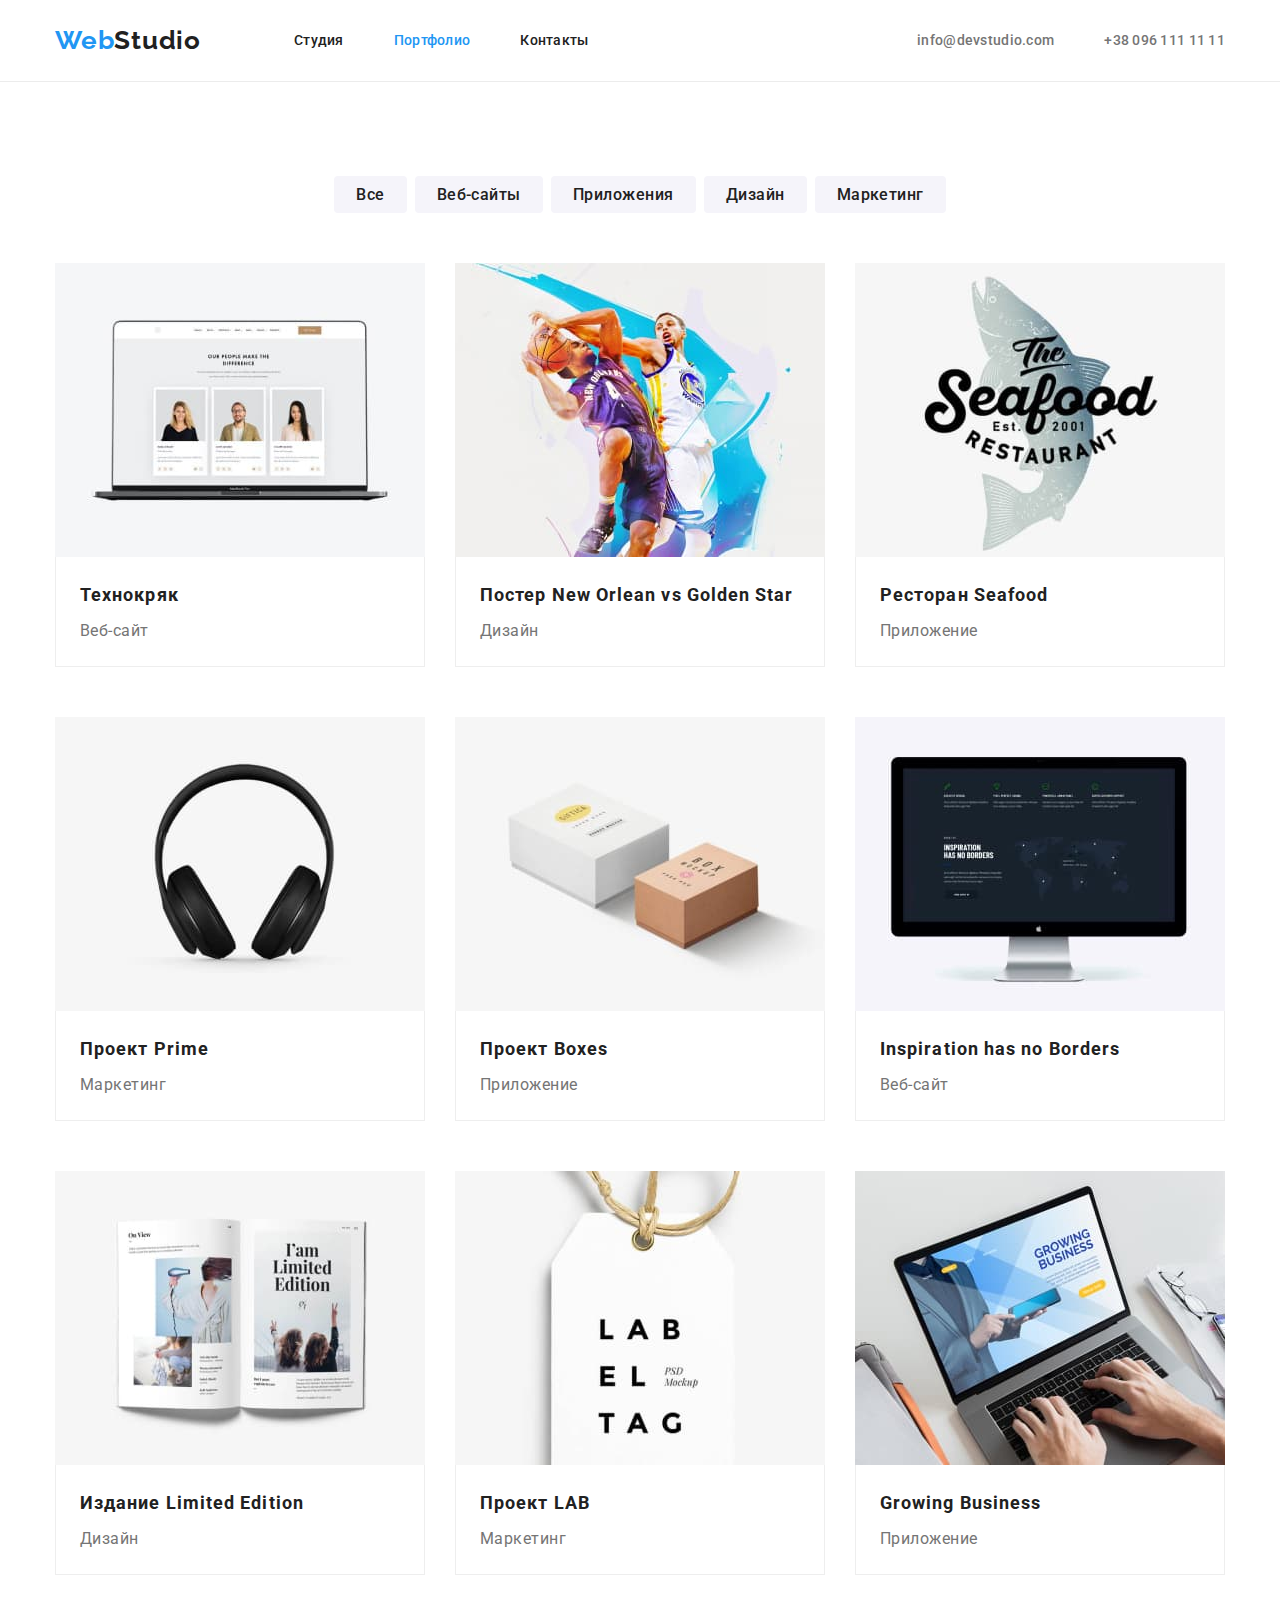
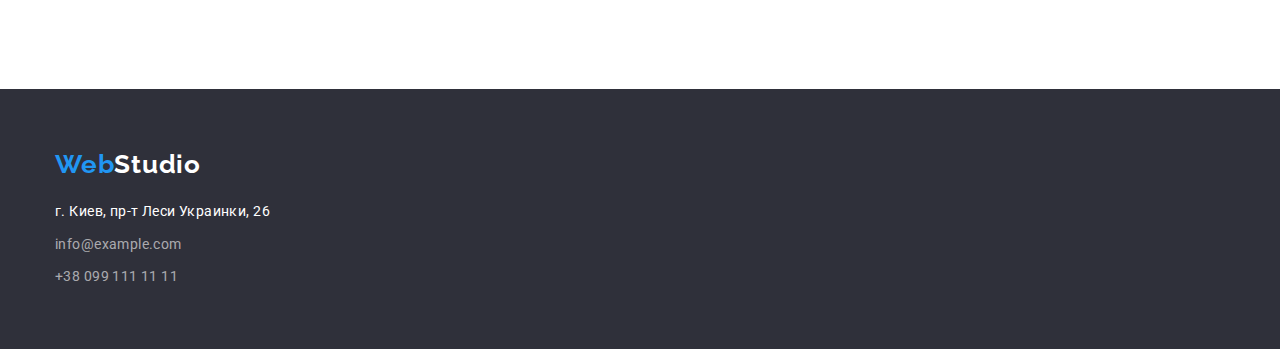
==== commit e635f1fa: "исправляет неточности" ====
--- a/portfolio.html
+++ b/portfolio.html
@@ -62,65 +62,83 @@
                     <li>
                         <a href="">
                             <img src="./images/project-1.jpg" alt="Пример страницы сайта" width="370">
-                            <h2 class="gallery-title">Технокряк</h2>
-                            <p>Веб-сайт</p>
+                            <div class="for-borders">
+                                <h2 class="gallery-title">Технокряк</h2>
+                                <p>Веб-сайт</p>
+                            </div>
                         </a>
                     </li>
                     <li>
                         <a href="">
                             <img src="./images/project-2.jpg" alt="Два баскетболиста с мячом" width="370">
-                            <h2 class="gallery-title">Постер New Orlean vs Golden Star</h2>
-                            <p>Дизайн</p>
+                            <div class="for-borders">
+                                <h2 class="gallery-title">Постер New Orlean vs Golden Star</h2>
+                                <p>Дизайн</p>
+                            </div>
                         </a>
                     </li>
                     <li>
                         <a href="">
                             <img src="./images/project-3.jpg" alt="Логотип рыбного ресторана" width="370">
-                            <h2 class="gallery-title">Ресторан Seafood</h2>
-                            <p>Приложение</p>
+                            <div class="for-borders">
+                                <h2 class="gallery-title">Ресторан Seafood</h2>
+                                <p>Приложение</p>
+                            </div>
                         </a>
                     </li>
                     <li>
                         <a href="">
                             <img src="./images/project-4.jpg" alt="Наушники" width="370">
-                            <h2 class="gallery-title">Проект Prime</h2>
-                            <p>Маркетинг</p>
+                            <div class="for-borders">
+                                <h2 class="gallery-title">Проект Prime</h2>
+                                <p>Маркетинг</p>
+                            </div>
                         </a>
                     </li>
                     <li>
                         <a href="">
                             <img src="./images/project-5.jpg" alt="Две коробки" width="370">
-                            <h2 class="gallery-title">Проект Boxes</h2>
-                            <p>Приложение</p>
+                            <div class="for-borders">
+                                <h2 class="gallery-title">Проект Boxes</h2>
+                                <p>Приложение</p>
+                            </div>
                         </a>
                     </li>
                     <li>
                         <a href="">
                             <img src="./images/project-6.jpg" alt="Экран компьютера с примером страницы веб-сайта" width="370">
-                            <h2 class="gallery-title">Inspiration has no Borders</h2>
-                            <p>Веб-сайт</p>
+                            <div class="for-borders">
+                                <h2 class="gallery-title">Inspiration has no Borders</h2>
+                                <p>Веб-сайт</p>
+                            </div>
                         </a>
                     </li>
                     <li>
                         <a href="">
                             <img src="./images/project-7.jpg" alt="Открытый журнал" width="370">
-                            <h2 class="gallery-title">Издание Limited Edition</h2>
-                            <p>Дизайн</p>
+                            <div class="for-borders">
+                                <h2 class="gallery-title">Издание Limited Edition</h2>
+                                <p>Дизайн</p>
+                            </div>
                         </a>
                     </li>
                     <li>
                         <a href="">
                             <img src="./images/project-8.jpg" alt="Пример дизайна бирки" width="370">
-                            <h2 class="gallery-title">Проект LAB</h2>
-                            <p>Маркетинг</p>
+                            <div class="for-borders">
+                                <h2 class="gallery-title">Проект LAB</h2>
+                                <p>Маркетинг</p>
+                            </div>
                         </a>
                     </li>
                     <li>
                         <a href="">
                             <img src="./images/project-9.jpg" alt="Руки печатают на клавиатуре ноутбука, в котором открыт веб-сайт"
                                 width="370">
-                            <h2 class="gallery-title">Growing Business</h2>
-                            <p>Приложение</p>
+                            <div class="for-borders">
+                                <h2 class="gallery-title">Growing Business</h2>
+                                <p>Приложение</p>
+                            </div>
                         </a>
                     </li>
                 </ul>
--- a/css/styles.css
+++ b/css/styles.css
@@ -157,6 +157,9 @@
 .flex-nav{
   display: flex;
   align-items: center;
+}
+
+header {
   border-bottom: 1px solid #ECECEC;
 }
 
@@ -193,8 +196,6 @@
   text-align: center;
   padding-top: 200px;
   padding-bottom: 200px;
-  padding-right: 452px;
-  padding-left: 452px;
 }
 
 .hero-title {
@@ -321,7 +322,9 @@
   text-align: center;
 }
 
-.team-list li p {
+
+.name-profession {
+  /* padding-left???: ; */
   padding-bottom: 30px;
 }
 
@@ -449,7 +452,6 @@
   margin-bottom: 30px;
   background-color: var(--white-color);
   padding-bottom: 20px;
-  border-bottom: 1px solid #eeeeee;
 }
 
 .gallery li:nth-last-child(-n + 3) {
@@ -463,8 +465,6 @@
   letter-spacing: 0.06em;
   color: var(--secondary-text-color);
   margin-bottom: 4px;
-   padding-right: 24px;
-  padding-left: 24px;
 }
 
 .gallery p {
@@ -472,10 +472,14 @@
   line-height: 1.8;
   letter-spacing: 0.03em;
   color: var(--primary-text-color);
-   padding-right: 24px;
+}
+
+.for-borders {
+  padding-right: 24px;
   padding-left: 24px;
-}
-
-.gallery li img {
-  margin-bottom: 20px;
-}+  padding-bottom: 20px;
+  padding-top: 20px;
+  border-bottom: 1px solid #eeeeee;
+  border-left: 1px solid #eeeeee;
+  border-right: 1px solid #eeeeee;
+}
